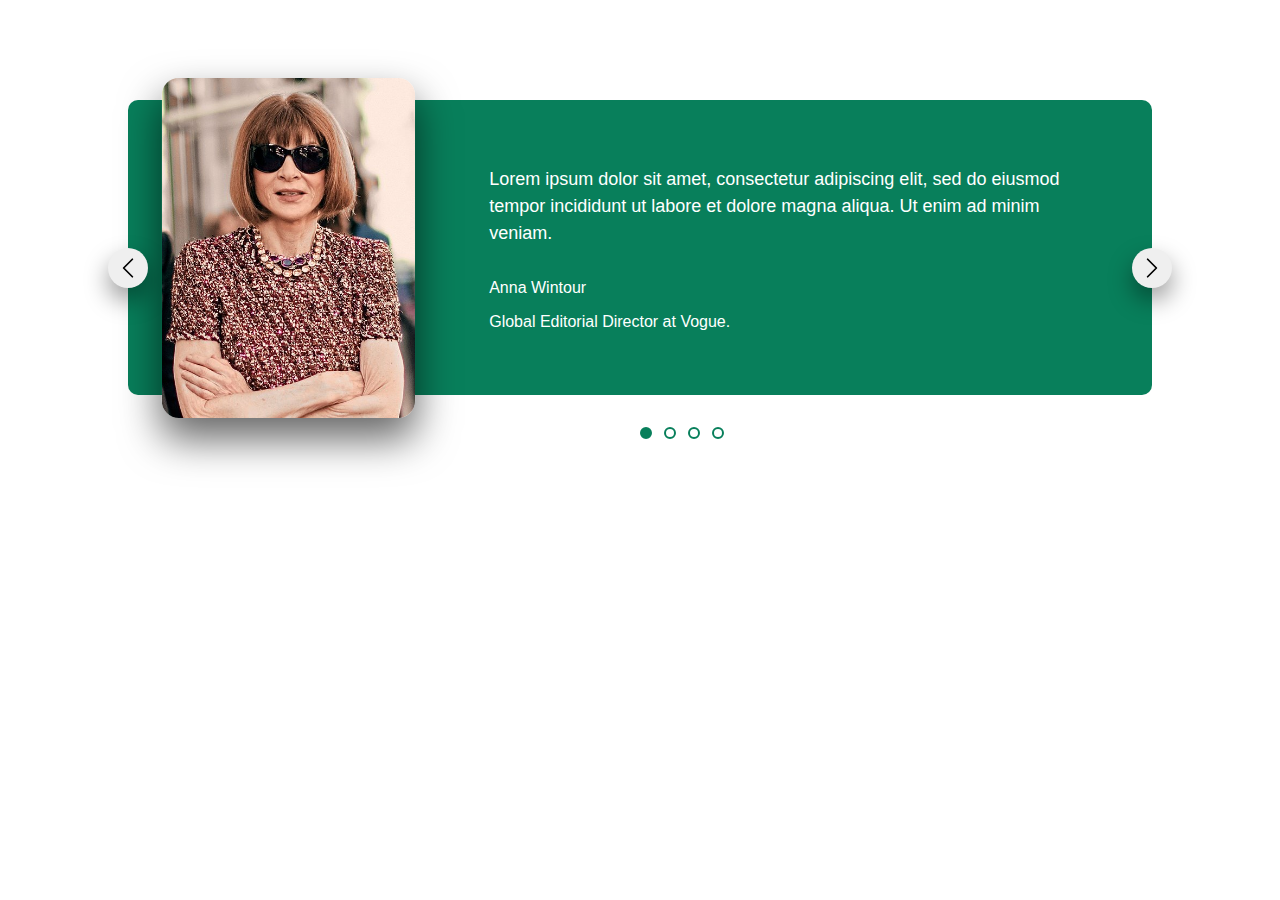
==== Carousel/index.html @ 3b336094 "Carousel component" ====
<!DOCTYPE html>
<html lang="en">
<head>
    <meta charset="UTF-8">
    <meta http-equiv="X-UA-Compatible" content="IE=edge">
    <link rel="stylesheet" href="style.css">
    <meta name="viewport" content="width=device-width, initial-scale=1.0">
    <title>Carousel</title>
</head>
<body>

    <div class="container">

        <div class="carousel">

            <img src="../photo.jpg" alt="Laeitita Carousel">

            <blockquote class="testimonial">
                <p class="testimonial-text">
                    Lorem ipsum dolor sit amet, consectetur adipiscing elit, sed do eiusmod tempor incididunt ut labore et dolore magna
                    aliqua. Ut enim ad minim veniam.
                </p>
                <p class="testimonial-author">
                    Anna Wintour
                </p>
                <p class="testimonial-job">
                    Global Editorial Director at Vogue.
                </p>
            </blockquote>

            <button class="btn btn--left">
                <svg xmlns="http://www.w3.org/2000/svg" fill="none" viewBox="0 0 24 24" stroke-width="1.5" stroke="currentColor"
                    class="btn-icon">
                    <path stroke-linecap="round" stroke-linejoin="round" d="M15.75 19.5L8.25 12l7.5-7.5" />
                </svg>
            </button>

            <button class="btn btn--right">
                <svg xmlns="http://www.w3.org/2000/svg" fill="none" viewBox="0 0 24 24" stroke-width="1.5" stroke="currentColor"
                    class="btn-icon">
                    <path stroke-linecap="round" stroke-linejoin="round" d="M8.25 4.5l7.5 7.5-7.5 7.5" />
                </svg>     
            </button>

            <div class="dots">
                <div class="dot dot--fill">&nbsp;</div>
                <div class="dot">&nbsp;</div>
                <div class="dot">&nbsp;</div>
                <div class="dot">&nbsp;</div>
            </div>

        </div>

    </div>
    
</body>
</html>
---- Carousel/style.css ----
*{
    font-family: sans-serif;
    box-sizing: border-box;
}

body {
    margin: 0;
    padding: 0;

    display: flex;
    align-items: center;
    justify-content: space-evenly;
    gap: 86px;
}

.dots {
    display: flex;
    gap: 12px;

    position: absolute;
    left: 50%;
    top: 100%;
    margin-top: 32px;
    cursor: pointer;
}

.dot {
    height: 12px;
    width: 12px;
    border-radius: 50%;
    background-color: white;
    border: 2px solid #087f5b;
}

.dot--fill {
    background-color: #087f5b;
}

img {
    height: 200px;
    border-radius: 10px;
    transform: scale(1.7);
    box-shadow: 0 12px 24px rgba(0, 0, 0, 0.6);
}

.btn {
    height: 40px;
    width: 40px;
    border: none;
    border-radius: 50%;
    position: absolute;
    cursor: pointer;
    box-shadow: 0 12px 24px rgba(0, 0, 0, 0.4);
    
    top: 50%;
    transform: translate(0, -50%);

    display: flex;
    align-items: center;
    justify-content: center;
}

.btn--left {
    left: 0;
    transform: translate(-50%, 0);
}

.btn--right {
    right: 0;
    transform: translate(50%, 0);
}

.btn-icon {
    height: 28px;
    width: 28px;
}

.carousel {
    width: 80%;
    margin: 100px auto;
    background-color: #087f5b;
    border-radius: 10px;
    padding: 32px 48px 32px 86px;
    color: white;
    box-shadow: 10px;
    position: relative;

    display: flex;
    align-items: center;
    gap: 86px;

}

.testimonial-text {
    line-height: 1.5;
    margin-bottom: 32px;
    font-size: 18px;
    font-weight: 500;
}
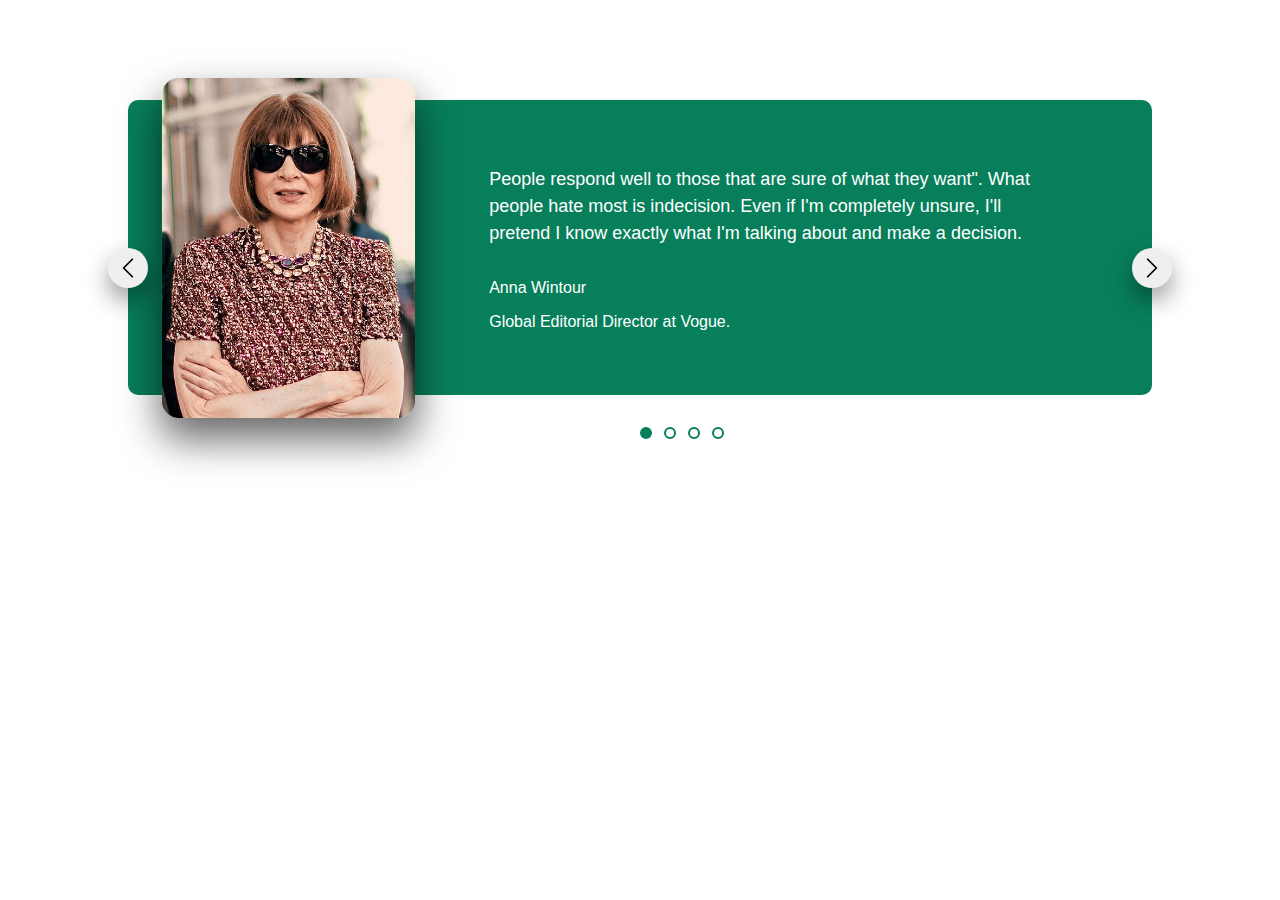
==== commit 08ec73df: "Ominfood hero section" ====
--- a/Carousel/index.html
+++ b/Carousel/index.html
@@ -17,8 +17,8 @@
 
             <blockquote class="testimonial">
                 <p class="testimonial-text">
-                    Lorem ipsum dolor sit amet, consectetur adipiscing elit, sed do eiusmod tempor incididunt ut labore et dolore magna
-                    aliqua. Ut enim ad minim veniam.
+                    People respond well to those that are sure of what they want". What people hate most is indecision. Even if I'm
+                    completely unsure, I'll pretend I know exactly what I'm talking about and make a decision.
                 </p>
                 <p class="testimonial-author">
                     Anna Wintour
